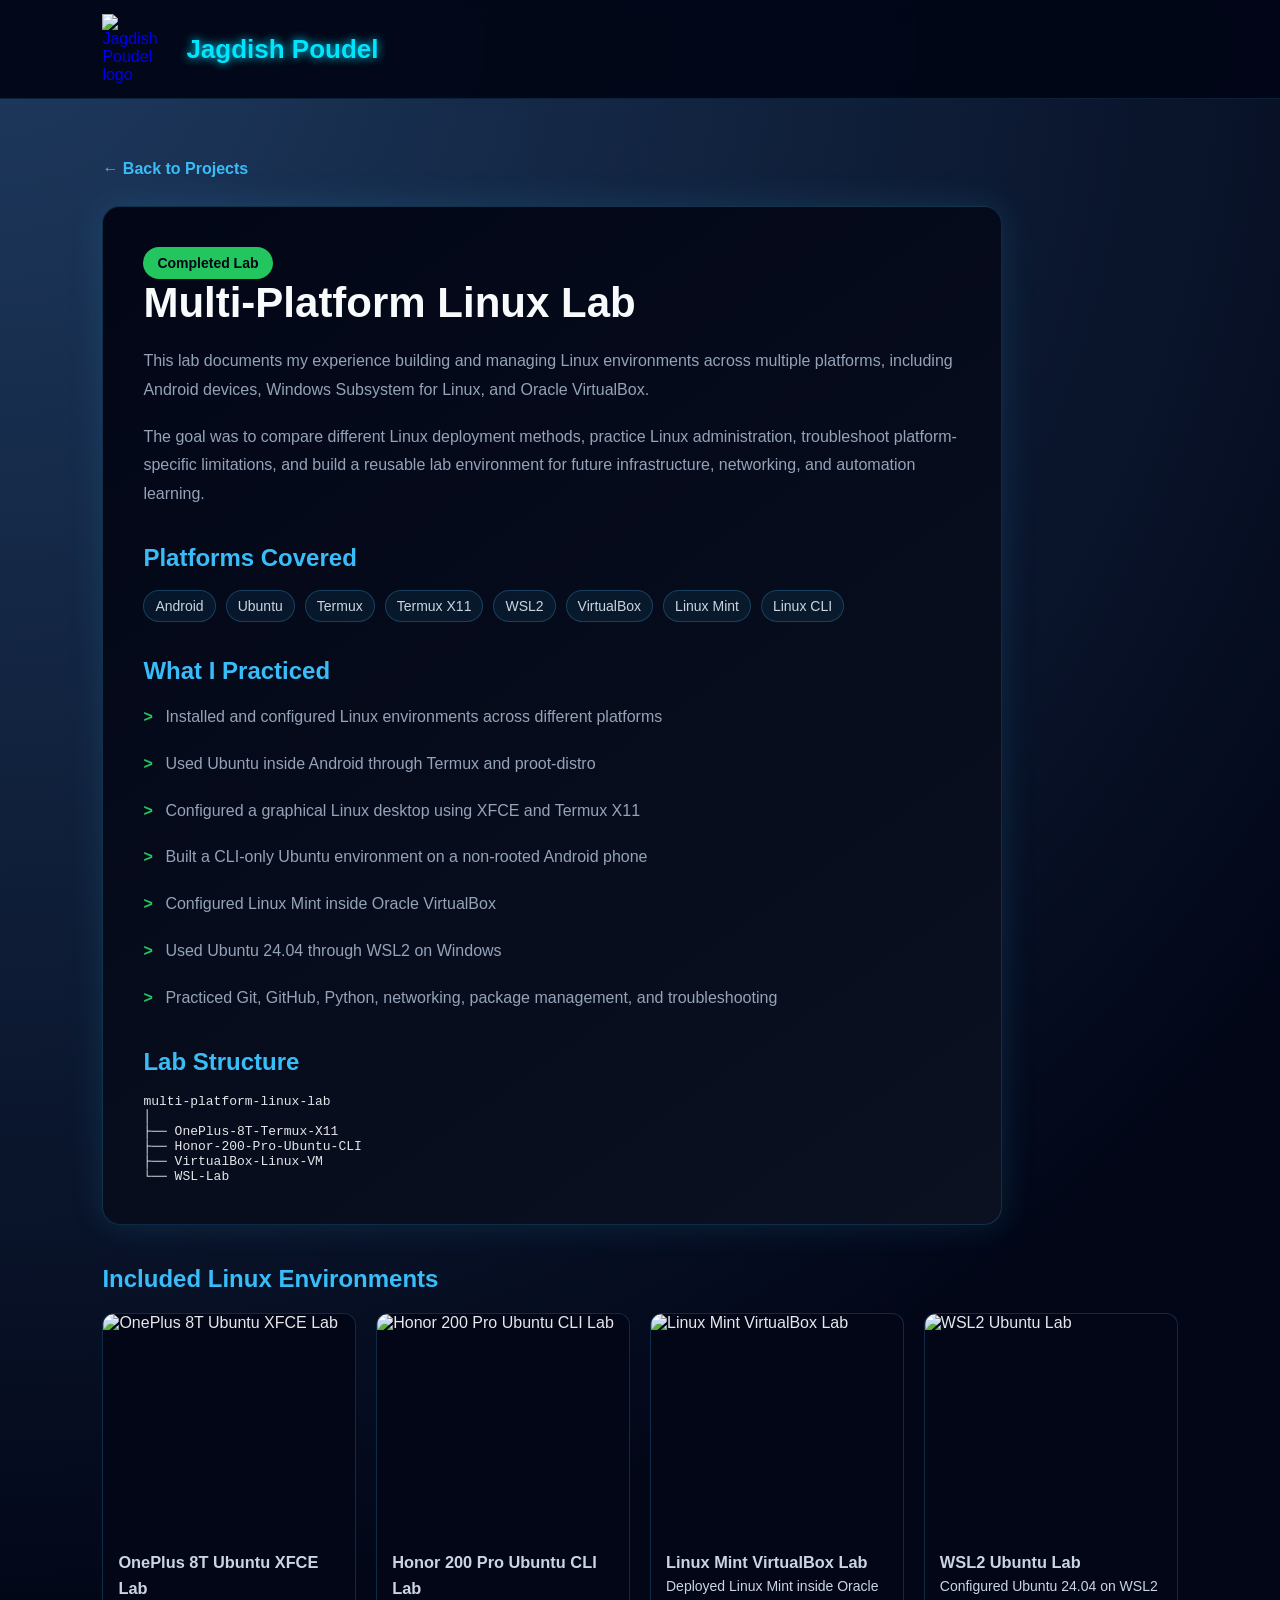
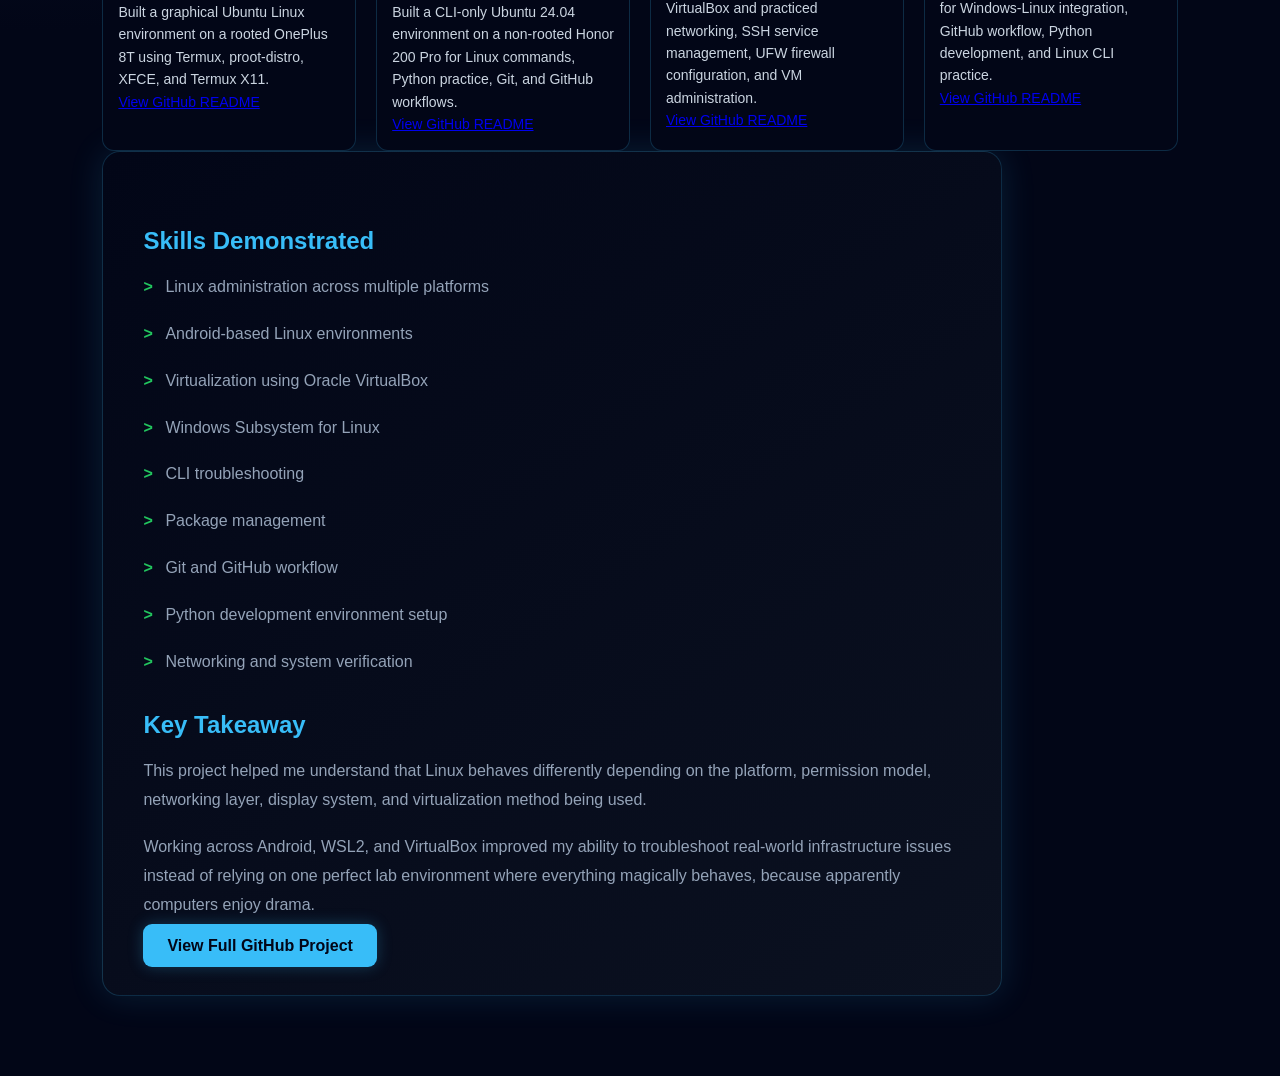
==== projects/multi-platform-linux-lab.html @ f89a3954 "Edited the linux project section" ====
<!DOCTYPE html>
<html lang="en">
<head>
  <meta charset="UTF-8">
  <meta name="viewport" content="width=device-width, initial-scale=1.0">
  <title>Multi-Platform Linux Lab | Jagdish Poudel</title>
  <link rel="stylesheet" href="../style.css">
  <link rel="stylesheet" href="../styles/linux.css">
</head>
<body>

<header class="header">
  <nav class="navbar">
    <a href="../index.html" class="brand">
      <img src="../image/logo.jpeg" alt="Jagdish Poudel logo">
      <span>Jagdish Poudel</span>
    </a>
  </nav>
</header>

<main class="project-page">
  <a href="../index.html#projects" class="back-link">← Back to Projects</a>

  <section class="project-detail">
    <span class="project-status completed">Completed Lab</span>

    <h1>Multi-Platform Linux Lab</h1>

    <p>
      This lab documents my experience building and managing Linux environments
      across multiple platforms, including Android devices, Windows Subsystem for
      Linux, and Oracle VirtualBox.
    </p>

    <p>
      The goal was to compare different Linux deployment methods, practice Linux
      administration, troubleshoot platform-specific limitations, and build a
      reusable lab environment for future infrastructure, networking, and
      automation learning.
    </p>

    <h2>Platforms Covered</h2>

    <div class="project-meta">
      <span>Android</span>
      <span>Ubuntu</span>
      <span>Termux</span>
      <span>Termux X11</span>
      <span>WSL2</span>
      <span>VirtualBox</span>
      <span>Linux Mint</span>
      <span>Linux CLI</span>
    </div>

    <h2>What I Practiced</h2>

    <ul>
      <li>Installed and configured Linux environments across different platforms</li>
      <li>Used Ubuntu inside Android through Termux and proot-distro</li>
      <li>Configured a graphical Linux desktop using XFCE and Termux X11</li>
      <li>Built a CLI-only Ubuntu environment on a non-rooted Android phone</li>
      <li>Configured Linux Mint inside Oracle VirtualBox</li>
      <li>Used Ubuntu 24.04 through WSL2 on Windows</li>
      <li>Practiced Git, GitHub, Python, networking, package management, and troubleshooting</li>
    </ul>

    <h2>Lab Structure</h2>

    <pre><code>multi-platform-linux-lab
│
├── OnePlus-8T-Termux-X11
├── Honor-200-Pro-Ubuntu-CLI
├── VirtualBox-Linux-VM
└── WSL-Lab</code></pre>
  </section>

  <section class="gallery">
    <h2>Included Linux Environments</h2>

    <div class="gallery-grid">

      <div class="gallery-item">
        <img src="../project-images/linux-lab/oneplus/01-XFCEdesktopFilemgr.jpeg" alt="OnePlus 8T Ubuntu XFCE Lab">
        <div class="gallery-caption">
          <h3>OnePlus 8T Ubuntu XFCE Lab</h3>
          <p>
            Built a graphical Ubuntu Linux environment on a rooted OnePlus 8T
            using Termux, proot-distro, XFCE, and Termux X11.
          </p>
          <a href="https://github.com/freakster101/IT-infrastructure-labs/tree/main/multi-platform-linux-lab/OnePlus-8T-Termux-X11" target="_blank">
            View GitHub README
          </a>
        </div>
      </div>

      <div class="gallery-item">
        <img src="../project-images/linux-lab/honor/10-neofetch-and-uname.jpg" alt="Honor 200 Pro Ubuntu CLI Lab">
        <div class="gallery-caption">
          <h3>Honor 200 Pro Ubuntu CLI Lab</h3>
          <p>
            Built a CLI-only Ubuntu 24.04 environment on a non-rooted Honor 200 Pro
            for Linux commands, Python practice, Git, and GitHub workflows.
          </p>
          <a href="https://github.com/freakster101/IT-infrastructure-labs/tree/main/multi-platform-linux-lab/Honor-200-Pro-Ubuntu-CLI" target="_blank">
            View GitHub README
          </a>
        </div>
      </div>

      <div class="gallery-item">
        <img src="../project-images/linux-lab/mintVM/02-system-verification.png" alt="Linux Mint VirtualBox Lab">
        <div class="gallery-caption">
          <h3>Linux Mint VirtualBox Lab</h3>
          <p>
            Deployed Linux Mint inside Oracle VirtualBox and practiced networking,
            SSH service management, UFW firewall configuration, and VM administration.
          </p>
          <a href="https://github.com/freakster101/IT-infrastructure-labs/tree/main/multi-platform-linux-lab/VirtualBox-Linux-VM" target="_blank">
            View GitHub README
          </a>
        </div>
      </div>

      <div class="gallery-item">
        <img src="../project-images/linux-lab/wsl/02-ubuntu-environment.png" alt="WSL2 Ubuntu Lab">
        <div class="gallery-caption">
          <h3>WSL2 Ubuntu Lab</h3>
          <p>
            Configured Ubuntu 24.04 on WSL2 for Windows-Linux integration,
            GitHub workflow, Python development, and Linux CLI practice.
          </p>
          <a href="https://github.com/freakster101/IT-infrastructure-labs/tree/main/multi-platform-linux-lab/WSL-Lab" target="_blank">
            View GitHub README
          </a>
        </div>
      </div>

    </div>
  </section>

  <section class="project-detail">
    <h2>Skills Demonstrated</h2>

    <ul>
      <li>Linux administration across multiple platforms</li>
      <li>Android-based Linux environments</li>
      <li>Virtualization using Oracle VirtualBox</li>
      <li>Windows Subsystem for Linux</li>
      <li>CLI troubleshooting</li>
      <li>Package management</li>
      <li>Git and GitHub workflow</li>
      <li>Python development environment setup</li>
      <li>Networking and system verification</li>
    </ul>

    <h2>Key Takeaway</h2>

    <p>
      This project helped me understand that Linux behaves differently depending
      on the platform, permission model, networking layer, display system, and
      virtualization method being used.
    </p>

    <p>
      Working across Android, WSL2, and VirtualBox improved my ability to
      troubleshoot real-world infrastructure issues instead of relying on one
      perfect lab environment where everything magically behaves, because
      apparently computers enjoy drama.
    </p>

    <div class="project-actions">
      <a href="https://github.com/freakster101/IT-infrastructure-labs/tree/main/multi-platform-linux-lab" target="_blank" class="btn">
        View Full GitHub Project
      </a>
    </div>
  </section>

</main>

</body>
</html>
---- style.css ----
* {
  margin: 0;
  padding: 0;
  box-sizing: border-box;
}

html {
  scroll-behavior: smooth;
}

body {
  font-family: Arial, sans-serif;
  background-color: #0f172a;
  color: #e5e7eb;
}

.header {
  width: 100%;
  background-color: rgba(2, 6, 23, 0.95);
  padding: 14px 8%;
  position: fixed;
  top: 0;
  left: 0;
  z-index: 1000;
  backdrop-filter: blur(10px);
  border-bottom: 1px solid rgba(56, 189, 248, 0.15);
}

.navbar {
  display: flex;
  justify-content: space-between;
  align-items: center;
}

.brand {
  display: flex;
  align-items: center;
  gap: 14px;
  text-decoration: none;
}

.brand img {
  width: 70px;
  height: 70px;
  object-fit: contain;
}

.brand span {
  font-size: 26px;
  font-weight: bold;
  color: #00e5ff;
  text-shadow: 0 0 10px #00e5ff;
}

.nav-links {
  list-style: none;
  display: flex;
  gap: 24px;
}

.nav-links a {
  color: #e5e7eb;
  text-decoration: none;
  font-weight: bold;
  transition: 0.3s;
}

.nav-links a:hover {
  color: #38bdf8;
  text-shadow: 0 0 8px #38bdf8;
}

.hero {
  min-height: 100vh;
  padding: 150px 8% 70px;
  display: flex;
  align-items: center;
  justify-content: space-between;
  gap: 50px;
  background: radial-gradient(circle at top left, #1e3a5f, #0f172a 55%);
}

.hero-content {
  max-width: 680px;
}

.small-title,
.section-label {
  color: #38bdf8;
  margin-bottom: 12px;
  font-weight: bold;
}

.hero-content h1 {
  font-size: 60px;
  margin-bottom: 12px;
  color: #f8fafc;
}

.hero-content h2 {
  font-size: 26px;
  color: #cbd5e1;
  margin-bottom: 24px;
}

.intro {
  line-height: 1.8;
  color: #cbd5e1;
  margin-bottom: 32px;
  font-size: 17px;
}

.hero-buttons {
  display: flex;
  gap: 16px;
  flex-wrap: wrap;
}

.btn {
  text-decoration: none;
  color: #020617;
  background-color: #38bdf8;
  padding: 13px 24px;
  border-radius: 9px;
  font-weight: bold;
  transition: 0.3s;
  box-shadow: 0 0 15px rgba(56, 189, 248, 0.25);
}

.btn:hover {
  background-color: #0ea5e9;
  transform: translateY(-3px);
}

.profile-card {
  width: 380px;
  background: linear-gradient(145deg, #020617, #0b1120);
  border: 1px solid rgba(56, 189, 248, 0.22);
  border-radius: 22px;
  padding: 28px;
  text-align: center;
  box-shadow: 0 0 35px rgba(56, 189, 248, 0.18);
}

.profile-card img {
  width: 260px;
  height: 260px;
  object-fit: cover;
  border-radius: 50%;
  border: 4px solid #38bdf8;
  box-shadow: 0 0 30px rgba(56, 189, 248, 0.35);
  margin-bottom: 22px;
}

.profile-info h3 {
  font-size: 26px;
  color: #f8fafc;
  margin-bottom: 10px;
}

.profile-info p {
  color: #cbd5e1;
  line-height: 1.6;
}

.about,
.certifications,
.skills,
.contact {
  padding: 100px 8%;
  background-color: #111827;
}

.about-container {
  display: flex;
  align-items: center;
  justify-content: space-between;
  gap: 55px;
}

.about-text {
  max-width: 720px;
}

.about-text h2,
.certifications h2,
.skills h2,
.contact h2 {
  font-size: 38px;
  margin-bottom: 26px;
  color: #f8fafc;
}
/* ==========================
   Certificate
========================== */

.certificate-image {
  width: 100%;
  max-width: 700px;
  display: block;
  margin: 0 auto 30px;
  border-radius: 12px;
  border: 2px solid rgba(56,189,248,0.3);
  box-shadow: 0 0 30px rgba(56,189,248,0.2);
}

.certificate-image:hover {
  transform: scale(1.01);
  transition: 0.3s;
}
.about-text p,
.cert-card p,
.skill-card p,
.contact p,
.project-detail p,
.project-detail li {
  color: #94a3b8;
  line-height: 1.8;
  margin-bottom: 18px;
}

.about-card,
.cert-card,
.skill-card {
  background-color: #020617;
  border: 1px solid #334155;
  border-radius: 14px;
  padding: 32px;
  box-shadow: 0 0 28px rgba(56, 189, 248, 0.14);
}

.about-card {
  min-width: 310px;
}

.about-card h3,
.cert-card h3,
.skill-card h3 {
  color: #38bdf8;
  margin-bottom: 22px;
  font-size: 24px;
}

.about-card ul,
.project-detail ul {
  list-style: none;
}

.about-card li,
.project-detail li {
  padding-left: 22px;
  position: relative;
}

.about-card li::before,
.project-detail li::before {
  content: ">";
  position: absolute;
  left: 0;
  color: #22c55e;
  font-weight: bold;
}

.skills-grid {
  display: grid;
  grid-template-columns: repeat(4, 1fr);
  gap: 24px;
}

.projects {
  padding: 100px 8%;
  background: linear-gradient(180deg, #0f172a, #020617);
}

.projects h2 {
  font-size: 38px;
  color: #f8fafc;
  margin-bottom: 45px;
}

.projects-grid {
  display: grid;
  grid-template-columns: repeat(3, 1fr);
  gap: 28px;
}

.project-card {
  background: linear-gradient(145deg, #020617, #0b1120);
  border: 1px solid rgba(56, 189, 248, 0.18);
  border-radius: 16px;
  padding: 30px;
  box-shadow: 0 0 30px rgba(56, 189, 248, 0.10);
  transition: 0.3s;
  position: relative;
  overflow: hidden;
}

.featured-project {
  grid-column: span 2;
}

.project-card::before {
  content: "";
  position: absolute;
  top: 0;
  left: 0;
  height: 3px;
  width: 100%;
  background: #38bdf8;
  box-shadow: 0 0 14px #38bdf8;
}

.project-card:hover {
  transform: translateY(-6px);
  border-color: #38bdf8;
  box-shadow: 0 0 35px rgba(56, 189, 248, 0.24);
}

.project-card h3 {
  color: #38bdf8;
  font-size: 23px;
  margin: 18px 0 16px;
}

.project-card p {
  color: #94a3b8;
  line-height: 1.7;
  margin-bottom: 22px;
}

.project-meta {
  display: flex;
  flex-wrap: wrap;
  gap: 10px;
  margin-bottom: 22px;
}

.project-meta span {
  color: #cbd5e1;
  border: 1px solid rgba(56, 189, 248, 0.25);
  background-color: rgba(56, 189, 248, 0.08);
  padding: 7px 11px;
  border-radius: 20px;
  font-size: 14px;
}

.project-status {
  display: inline-block;
  color: #020617;
  background: #22c55e;
  padding: 8px 14px;
  border-radius: 20px;
  font-size: 14px;
  font-weight: bold;
}

.project-status.active {
  background: #38bdf8;
}

.project-status.progress {
  background: #facc15;
}

.project-status.future {
  background: #94a3b8;
}

.project-link {
  display: inline-block;
  color: #38bdf8;
  font-weight: bold;
  text-decoration: none;
  margin-top: 10px;
}

.project-link:hover {
  text-decoration: underline;
}

.contact {
  text-align: center;
}

.contact-buttons {
  justify-content: center;
  margin-top: 28px;
}
/* Social Buttons */

.linkedin-btn {
  background-color: #0a66c2;
  color: white;
}

.linkedin-btn:hover {
  background-color: #084f96;
}

.facebook-btn {
  background-color: #1877f2;
  color: white;
}

.facebook-btn:hover {
  background-color: #145ec9;
}

.instagram-btn {
  background: linear-gradient(
    45deg,
    #f58529,
    #dd2a7b,
    #8134af,
    #515bd4
  );
  color: white;
}

.instagram-btn:hover {
  transform: translateY(-3px) scale(1.03);
}
.footer {
  text-align: center;
  padding: 28px 8%;
  background-color: #020617;
  color: #94a3b8;
  border-top: 1px solid rgba(56, 189, 248, 0.15);
}

/* Project detail pages */
.project-page {
  padding: 160px 8% 80px;
  background: radial-gradient(circle at top left, #1e3a5f, #020617 55%);
  min-height: 100vh;
}

.project-detail {
  max-width: 900px;
  background: linear-gradient(145deg, #020617, #0b1120);
  border: 1px solid rgba(56, 189, 248, 0.2);
  border-radius: 18px;
  padding: 40px;
  box-shadow: 0 0 35px rgba(56, 189, 248, 0.14);
}

.project-detail h1 {
  font-size: 42px;
  color: #f8fafc;
  margin-bottom: 20px;
}

.project-detail h2 {
  color: #38bdf8;
  margin: 35px 0 18px;
}

.back-link {
  display: inline-block;
  margin-bottom: 28px;
  color: #38bdf8;
  text-decoration: none;
  font-weight: bold;
}

.back-link:hover {
  text-decoration: underline;
}
/* ==========================
   Image Gallery
========================== */

.gallery {
  margin-top: 40px;
}

.gallery h2 {
  color: #38bdf8;
  margin-bottom: 20px;
}

.gallery-grid {
  display: grid;
  grid-template-columns: repeat(auto-fit, minmax(250px, 1fr));
  gap: 20px;
}

.gallery-item {
  background: #020617;
  border: 1px solid rgba(56, 189, 248, 0.2);
  border-radius: 12px;
  overflow: hidden;
  transition: 0.3s;
}

.gallery-item:hover {
  transform: translateY(-5px);
  box-shadow: 0 0 25px rgba(56, 189, 248, 0.2);
}

.gallery-item img {
  width: 100%;
  height: 220px;
  object-fit: cover;
  display: block;
}

.gallery-caption {
  padding: 15px;
  color: #cbd5e1;
  font-size: 14px;
  line-height: 1.6;
}

@media (max-width: 1100px) {
  .skills-grid {
    grid-template-columns: repeat(2, 1fr);
  }

  .projects-grid {
    grid-template-columns: repeat(2, 1fr);
  }

  .featured-project {
    grid-column: span 2;
  }
}

@media (max-width: 900px) {
  .navbar {
    flex-direction: column;
    gap: 18px;
  }

  .nav-links {
    flex-wrap: wrap;
    justify-content: center;
    gap: 16px;
  }

  .brand {
    flex-direction: column;
    gap: 6px;
  }

  .hero {
    flex-direction: column;
    text-align: center;
    padding-top: 250px;
  }

  .hero-content h1 {
    font-size: 44px;
  }

  .hero-content h2 {
    font-size: 21px;
  }

  .hero-buttons {
    justify-content: center;
  }

  .profile-card {
    width: 100%;
  }

  .about-container {
    flex-direction: column;
    text-align: center;
  }

  .about-card {
    width: 100%;
  }

  .about-card li {
    text-align: left;
  }
}

@media (max-width: 700px) {
  .projects {
    text-align: center;
  }

  .projects-grid,
  .skills-grid {
    grid-template-columns: 1fr;
  }

  .featured-project {
    grid-column: span 1;
  }

  .project-meta {
    justify-content: center;
  }

  .project-detail {
    padding: 28px;
  }

  .project-detail h1 {
    font-size: 32px;
  }
}
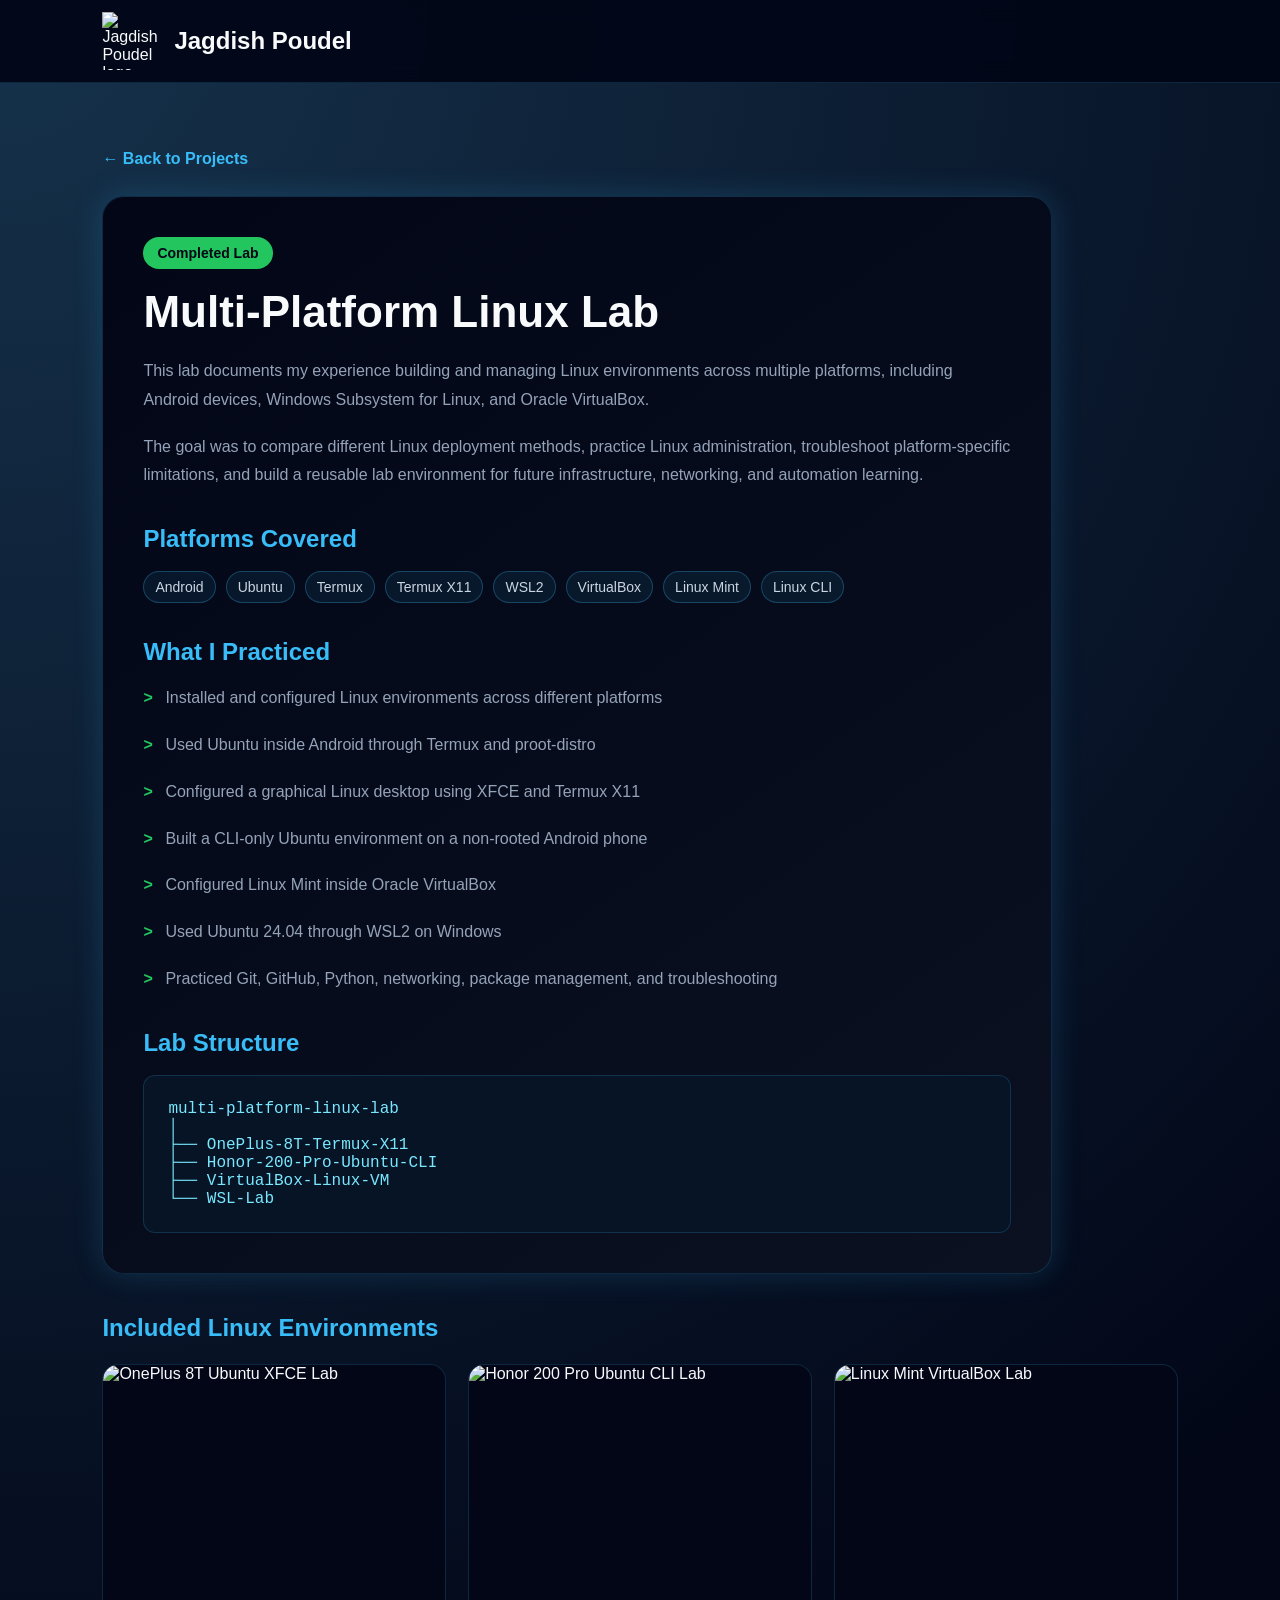
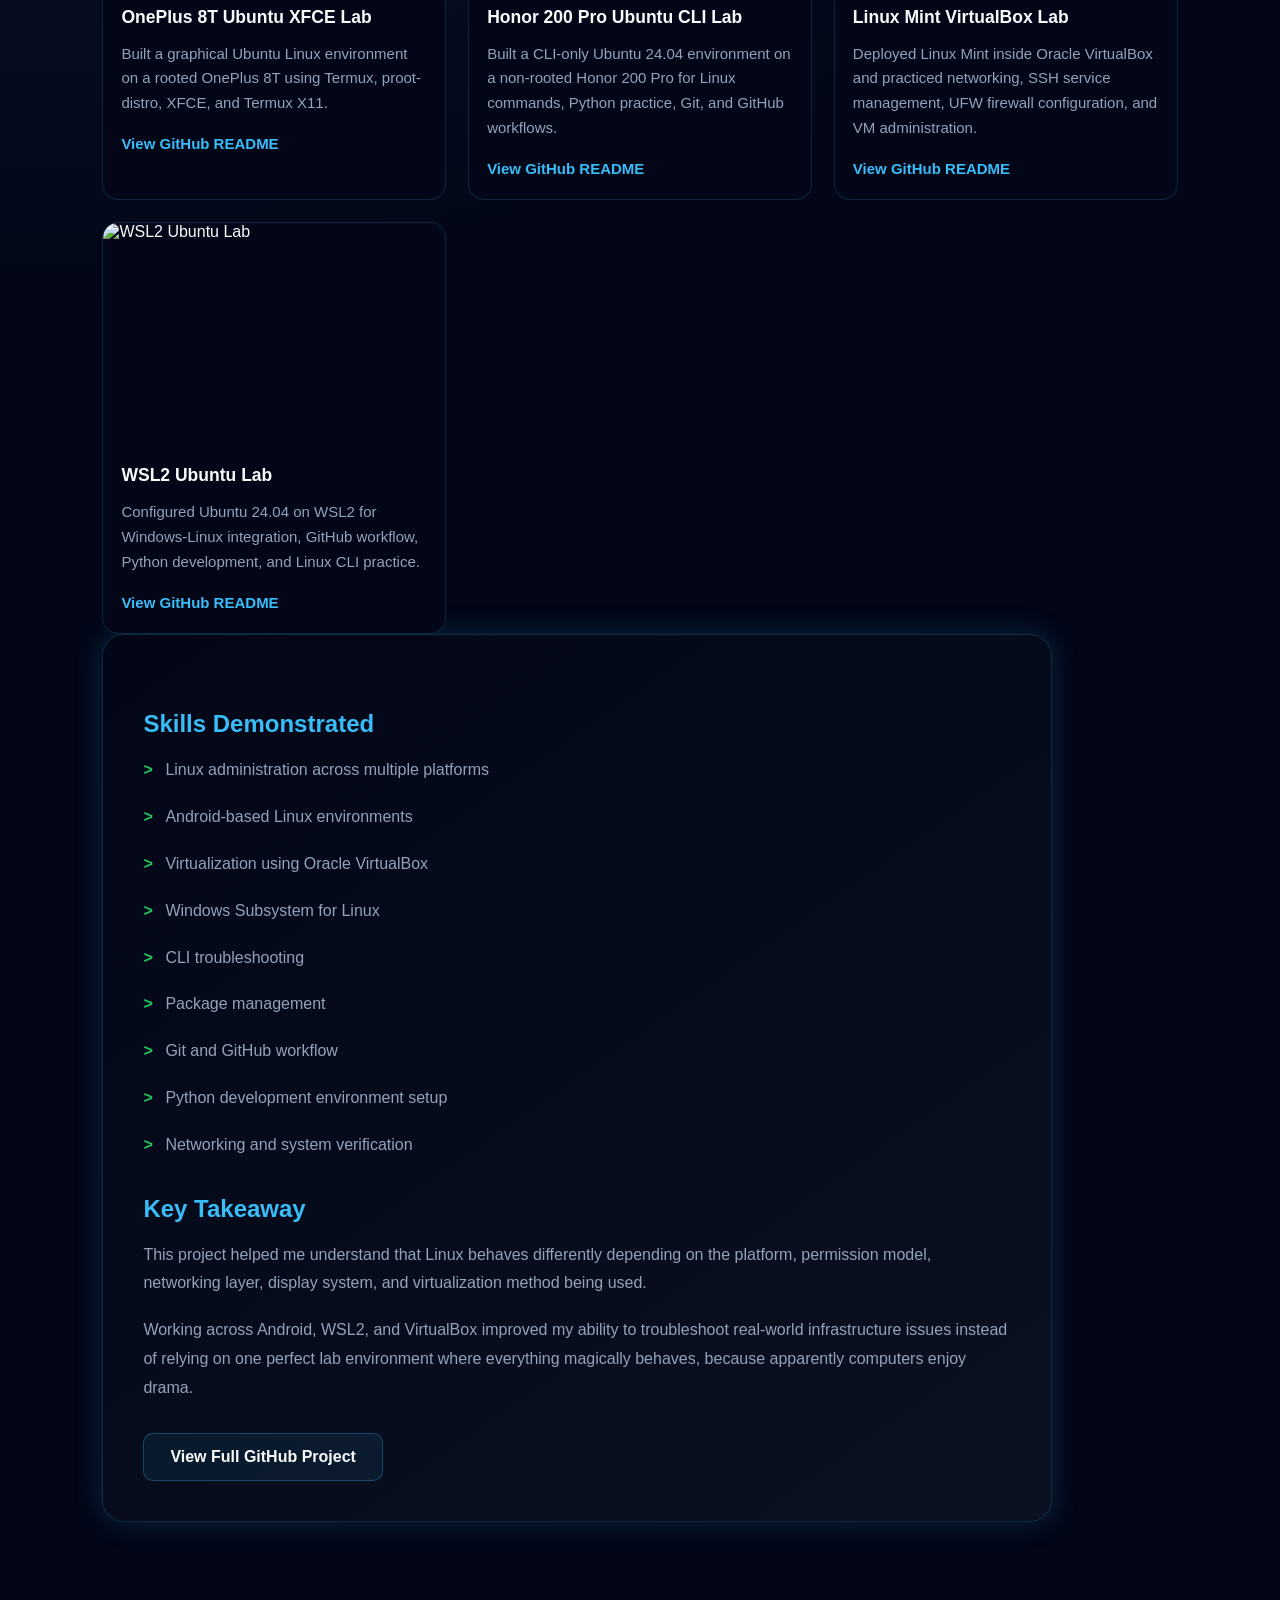
==== commit 6a76c0c0: "Edited the project section" ====
--- a/projects/multi-platform-linux-lab.html
+++ b/projects/multi-platform-linux-lab.html
@@ -1,181 +1,183 @@
-<!DOCTYPE html>
-<html lang="en">
-<head>
-  <meta charset="UTF-8">
-  <meta name="viewport" content="width=device-width, initial-scale=1.0">
-  <title>Multi-Platform Linux Lab | Jagdish Poudel</title>
-  <link rel="stylesheet" href="../style.css">
-  <link rel="stylesheet" href="../styles/linux.css">
-</head>
-<body>
-
-<header class="header">
-  <nav class="navbar">
-    <a href="../index.html" class="brand">
-      <img src="../image/logo.jpeg" alt="Jagdish Poudel logo">
-      <span>Jagdish Poudel</span>
-    </a>
-  </nav>
-</header>
-
-<main class="project-page">
-  <a href="../index.html#projects" class="back-link">← Back to Projects</a>
-
-  <section class="project-detail">
-    <span class="project-status completed">Completed Lab</span>
-
-    <h1>Multi-Platform Linux Lab</h1>
-
-    <p>
-      This lab documents my experience building and managing Linux environments
-      across multiple platforms, including Android devices, Windows Subsystem for
-      Linux, and Oracle VirtualBox.
-    </p>
-
-    <p>
-      The goal was to compare different Linux deployment methods, practice Linux
-      administration, troubleshoot platform-specific limitations, and build a
-      reusable lab environment for future infrastructure, networking, and
-      automation learning.
-    </p>
-
-    <h2>Platforms Covered</h2>
-
-    <div class="project-meta">
-      <span>Android</span>
-      <span>Ubuntu</span>
-      <span>Termux</span>
-      <span>Termux X11</span>
-      <span>WSL2</span>
-      <span>VirtualBox</span>
-      <span>Linux Mint</span>
-      <span>Linux CLI</span>
-    </div>
-
-    <h2>What I Practiced</h2>
-
-    <ul>
-      <li>Installed and configured Linux environments across different platforms</li>
-      <li>Used Ubuntu inside Android through Termux and proot-distro</li>
-      <li>Configured a graphical Linux desktop using XFCE and Termux X11</li>
-      <li>Built a CLI-only Ubuntu environment on a non-rooted Android phone</li>
-      <li>Configured Linux Mint inside Oracle VirtualBox</li>
-      <li>Used Ubuntu 24.04 through WSL2 on Windows</li>
-      <li>Practiced Git, GitHub, Python, networking, package management, and troubleshooting</li>
-    </ul>
-
-    <h2>Lab Structure</h2>
-
-    <pre><code>multi-platform-linux-lab
-│
-├── OnePlus-8T-Termux-X11
-├── Honor-200-Pro-Ubuntu-CLI
-├── VirtualBox-Linux-VM
-└── WSL-Lab</code></pre>
-  </section>
-
-  <section class="gallery">
-    <h2>Included Linux Environments</h2>
-
-    <div class="gallery-grid">
-
-      <div class="gallery-item">
-        <img src="../project-images/linux-lab/oneplus/01-XFCEdesktopFilemgr.jpeg" alt="OnePlus 8T Ubuntu XFCE Lab">
-        <div class="gallery-caption">
-          <h3>OnePlus 8T Ubuntu XFCE Lab</h3>
-          <p>
-            Built a graphical Ubuntu Linux environment on a rooted OnePlus 8T
-            using Termux, proot-distro, XFCE, and Termux X11.
-          </p>
-          <a href="https://github.com/freakster101/IT-infrastructure-labs/tree/main/multi-platform-linux-lab/OnePlus-8T-Termux-X11" target="_blank">
-            View GitHub README
-          </a>
-        </div>
-      </div>
-
-      <div class="gallery-item">
-        <img src="../project-images/linux-lab/honor/10-neofetch-and-uname.jpg" alt="Honor 200 Pro Ubuntu CLI Lab">
-        <div class="gallery-caption">
-          <h3>Honor 200 Pro Ubuntu CLI Lab</h3>
-          <p>
-            Built a CLI-only Ubuntu 24.04 environment on a non-rooted Honor 200 Pro
-            for Linux commands, Python practice, Git, and GitHub workflows.
-          </p>
-          <a href="https://github.com/freakster101/IT-infrastructure-labs/tree/main/multi-platform-linux-lab/Honor-200-Pro-Ubuntu-CLI" target="_blank">
-            View GitHub README
-          </a>
-        </div>
-      </div>
-
-      <div class="gallery-item">
-        <img src="../project-images/linux-lab/mintVM/02-system-verification.png" alt="Linux Mint VirtualBox Lab">
-        <div class="gallery-caption">
-          <h3>Linux Mint VirtualBox Lab</h3>
-          <p>
-            Deployed Linux Mint inside Oracle VirtualBox and practiced networking,
-            SSH service management, UFW firewall configuration, and VM administration.
-          </p>
-          <a href="https://github.com/freakster101/IT-infrastructure-labs/tree/main/multi-platform-linux-lab/VirtualBox-Linux-VM" target="_blank">
-            View GitHub README
-          </a>
-        </div>
-      </div>
-
-      <div class="gallery-item">
-        <img src="../project-images/linux-lab/wsl/02-ubuntu-environment.png" alt="WSL2 Ubuntu Lab">
-        <div class="gallery-caption">
-          <h3>WSL2 Ubuntu Lab</h3>
-          <p>
-            Configured Ubuntu 24.04 on WSL2 for Windows-Linux integration,
-            GitHub workflow, Python development, and Linux CLI practice.
-          </p>
-          <a href="https://github.com/freakster101/IT-infrastructure-labs/tree/main/multi-platform-linux-lab/WSL-Lab" target="_blank">
-            View GitHub README
-          </a>
-        </div>
-      </div>
-
-    </div>
-  </section>
-
-  <section class="project-detail">
-    <h2>Skills Demonstrated</h2>
-
-    <ul>
-      <li>Linux administration across multiple platforms</li>
-      <li>Android-based Linux environments</li>
-      <li>Virtualization using Oracle VirtualBox</li>
-      <li>Windows Subsystem for Linux</li>
-      <li>CLI troubleshooting</li>
-      <li>Package management</li>
-      <li>Git and GitHub workflow</li>
-      <li>Python development environment setup</li>
-      <li>Networking and system verification</li>
-    </ul>
-
-    <h2>Key Takeaway</h2>
-
-    <p>
-      This project helped me understand that Linux behaves differently depending
-      on the platform, permission model, networking layer, display system, and
-      virtualization method being used.
-    </p>
-
-    <p>
-      Working across Android, WSL2, and VirtualBox improved my ability to
-      troubleshoot real-world infrastructure issues instead of relying on one
-      perfect lab environment where everything magically behaves, because
-      apparently computers enjoy drama.
-    </p>
-
-    <div class="project-actions">
-      <a href="https://github.com/freakster101/IT-infrastructure-labs/tree/main/multi-platform-linux-lab" target="_blank" class="btn">
-        View Full GitHub Project
-      </a>
-    </div>
-  </section>
-
-</main>
-
-</body>
+<!DOCTYPE html>
+<html lang="en">
+<head>
+  <meta charset="UTF-8">
+  <meta name="viewport" content="width=device-width, initial-scale=1.0">
+  <title>Multi-Platform Linux Lab | Jagdish Poudel</title>
+  <link rel="stylesheet" href="../style.css">
+  <link rel="stylesheet" href="../styles/header.css">
+  <link rel="stylesheet" href="../styles/project-pages.css">
+  <link rel="stylesheet" href="../styles/responsive.css">
+  </head>
+<body>
+
+<header class="header">
+  <nav class="navbar">
+    <a href="../index.html" class="brand">
+      <img src="../image/logo.jpeg" alt="Jagdish Poudel logo">
+      <span>Jagdish Poudel</span>
+    </a>
+  </nav>
+</header>
+
+<main class="project-page">
+  <a href="../index.html#projects" class="back-link">← Back to Projects</a>
+
+  <section class="project-detail">
+    <span class="project-status completed">Completed Lab</span>
+
+    <h1>Multi-Platform Linux Lab</h1>
+
+    <p>
+      This lab documents my experience building and managing Linux environments
+      across multiple platforms, including Android devices, Windows Subsystem for
+      Linux, and Oracle VirtualBox.
+    </p>
+
+    <p>
+      The goal was to compare different Linux deployment methods, practice Linux
+      administration, troubleshoot platform-specific limitations, and build a
+      reusable lab environment for future infrastructure, networking, and
+      automation learning.
+    </p>
+
+    <h2>Platforms Covered</h2>
+
+    <div class="project-meta">
+      <span>Android</span>
+      <span>Ubuntu</span>
+      <span>Termux</span>
+      <span>Termux X11</span>
+      <span>WSL2</span>
+      <span>VirtualBox</span>
+      <span>Linux Mint</span>
+      <span>Linux CLI</span>
+    </div>
+
+    <h2>What I Practiced</h2>
+
+    <ul>
+      <li>Installed and configured Linux environments across different platforms</li>
+      <li>Used Ubuntu inside Android through Termux and proot-distro</li>
+      <li>Configured a graphical Linux desktop using XFCE and Termux X11</li>
+      <li>Built a CLI-only Ubuntu environment on a non-rooted Android phone</li>
+      <li>Configured Linux Mint inside Oracle VirtualBox</li>
+      <li>Used Ubuntu 24.04 through WSL2 on Windows</li>
+      <li>Practiced Git, GitHub, Python, networking, package management, and troubleshooting</li>
+    </ul>
+
+    <h2>Lab Structure</h2>
+
+    <pre><code>multi-platform-linux-lab
+│
+├── OnePlus-8T-Termux-X11
+├── Honor-200-Pro-Ubuntu-CLI
+├── VirtualBox-Linux-VM
+└── WSL-Lab</code></pre>
+  </section>
+
+  <section class="gallery">
+    <h2>Included Linux Environments</h2>
+
+    <div class="gallery-grid">
+
+      <div class="gallery-item">
+        <img src="../project-images/linux-lab/oneplus/01-XFCEdesktopFilemgr.jpeg" alt="OnePlus 8T Ubuntu XFCE Lab">
+        <div class="gallery-caption">
+          <h3>OnePlus 8T Ubuntu XFCE Lab</h3>
+          <p>
+            Built a graphical Ubuntu Linux environment on a rooted OnePlus 8T
+            using Termux, proot-distro, XFCE, and Termux X11.
+          </p>
+          <a href="https://github.com/freakster101/IT-infrastructure-labs/tree/main/multi-platform-linux-lab/OnePlus-8T-Termux-X11" target="_blank">
+            View GitHub README
+          </a>
+        </div>
+      </div>
+
+      <div class="gallery-item">
+        <img src="../project-images/linux-lab/honor/10-neofetch-and-uname.jpg" alt="Honor 200 Pro Ubuntu CLI Lab">
+        <div class="gallery-caption">
+          <h3>Honor 200 Pro Ubuntu CLI Lab</h3>
+          <p>
+            Built a CLI-only Ubuntu 24.04 environment on a non-rooted Honor 200 Pro
+            for Linux commands, Python practice, Git, and GitHub workflows.
+          </p>
+          <a href="https://github.com/freakster101/IT-infrastructure-labs/tree/main/multi-platform-linux-lab/Honor-200-Pro-Ubuntu-CLI" target="_blank">
+            View GitHub README
+          </a>
+        </div>
+      </div>
+
+      <div class="gallery-item">
+        <img src="../project-images/linux-lab/mintVM/02-system-verification.png" alt="Linux Mint VirtualBox Lab">
+        <div class="gallery-caption">
+          <h3>Linux Mint VirtualBox Lab</h3>
+          <p>
+            Deployed Linux Mint inside Oracle VirtualBox and practiced networking,
+            SSH service management, UFW firewall configuration, and VM administration.
+          </p>
+          <a href="https://github.com/freakster101/IT-infrastructure-labs/tree/main/multi-platform-linux-lab/VirtualBox-Linux-VM" target="_blank">
+            View GitHub README
+          </a>
+        </div>
+      </div>
+
+      <div class="gallery-item">
+        <img src="../project-images/linux-lab/wsl/02-ubuntu-environment.png" alt="WSL2 Ubuntu Lab">
+        <div class="gallery-caption">
+          <h3>WSL2 Ubuntu Lab</h3>
+          <p>
+            Configured Ubuntu 24.04 on WSL2 for Windows-Linux integration,
+            GitHub workflow, Python development, and Linux CLI practice.
+          </p>
+          <a href="https://github.com/freakster101/IT-infrastructure-labs/tree/main/multi-platform-linux-lab/WSL-Lab" target="_blank">
+            View GitHub README
+          </a>
+        </div>
+      </div>
+
+    </div>
+  </section>
+
+  <section class="project-detail">
+    <h2>Skills Demonstrated</h2>
+
+    <ul>
+      <li>Linux administration across multiple platforms</li>
+      <li>Android-based Linux environments</li>
+      <li>Virtualization using Oracle VirtualBox</li>
+      <li>Windows Subsystem for Linux</li>
+      <li>CLI troubleshooting</li>
+      <li>Package management</li>
+      <li>Git and GitHub workflow</li>
+      <li>Python development environment setup</li>
+      <li>Networking and system verification</li>
+    </ul>
+
+    <h2>Key Takeaway</h2>
+
+    <p>
+      This project helped me understand that Linux behaves differently depending
+      on the platform, permission model, networking layer, display system, and
+      virtualization method being used.
+    </p>
+
+    <p>
+      Working across Android, WSL2, and VirtualBox improved my ability to
+      troubleshoot real-world infrastructure issues instead of relying on one
+      perfect lab environment where everything magically behaves, because
+      apparently computers enjoy drama.
+    </p>
+
+    <div class="project-actions">
+      <a href="https://github.com/freakster101/IT-infrastructure-labs/tree/main/multi-platform-linux-lab" target="_blank" class="btn">
+        View Full GitHub Project
+      </a>
+    </div>
+  </section>
+
+</main>
+
+</body>
 </html>
--- a/style.css
+++ b/style.css
@@ -1,607 +1,121 @@
-* {
-  margin: 0;
-  padding: 0;
-  box-sizing: border-box;
-}
-
-html {
-  scroll-behavior: smooth;
-}
-
-body {
-  font-family: Arial, sans-serif;
-  background-color: #0f172a;
-  color: #e5e7eb;
-}
-
-.header {
-  width: 100%;
-  background-color: rgba(2, 6, 23, 0.95);
-  padding: 14px 8%;
-  position: fixed;
-  top: 0;
-  left: 0;
-  z-index: 1000;
-  backdrop-filter: blur(10px);
-  border-bottom: 1px solid rgba(56, 189, 248, 0.15);
-}
-
-.navbar {
-  display: flex;
-  justify-content: space-between;
-  align-items: center;
-}
-
-.brand {
-  display: flex;
-  align-items: center;
-  gap: 14px;
-  text-decoration: none;
-}
-
-.brand img {
-  width: 70px;
-  height: 70px;
-  object-fit: contain;
-}
-
-.brand span {
-  font-size: 26px;
-  font-weight: bold;
-  color: #00e5ff;
-  text-shadow: 0 0 10px #00e5ff;
-}
-
-.nav-links {
-  list-style: none;
-  display: flex;
-  gap: 24px;
-}
-
-.nav-links a {
-  color: #e5e7eb;
-  text-decoration: none;
-  font-weight: bold;
-  transition: 0.3s;
-}
-
-.nav-links a:hover {
-  color: #38bdf8;
-  text-shadow: 0 0 8px #38bdf8;
-}
-
-.hero {
-  min-height: 100vh;
-  padding: 150px 8% 70px;
-  display: flex;
-  align-items: center;
-  justify-content: space-between;
-  gap: 50px;
-  background: radial-gradient(circle at top left, #1e3a5f, #0f172a 55%);
-}
-
-.hero-content {
-  max-width: 680px;
-}
-
-.small-title,
-.section-label {
-  color: #38bdf8;
-  margin-bottom: 12px;
-  font-weight: bold;
-}
-
-.hero-content h1 {
-  font-size: 60px;
-  margin-bottom: 12px;
-  color: #f8fafc;
-}
-
-.hero-content h2 {
-  font-size: 26px;
-  color: #cbd5e1;
-  margin-bottom: 24px;
-}
-
-.intro {
-  line-height: 1.8;
-  color: #cbd5e1;
-  margin-bottom: 32px;
-  font-size: 17px;
-}
-
-.hero-buttons {
-  display: flex;
-  gap: 16px;
-  flex-wrap: wrap;
-}
-
-.btn {
-  text-decoration: none;
-  color: #020617;
-  background-color: #38bdf8;
-  padding: 13px 24px;
-  border-radius: 9px;
-  font-weight: bold;
-  transition: 0.3s;
-  box-shadow: 0 0 15px rgba(56, 189, 248, 0.25);
-}
-
-.btn:hover {
-  background-color: #0ea5e9;
-  transform: translateY(-3px);
-}
-
-.profile-card {
-  width: 380px;
-  background: linear-gradient(145deg, #020617, #0b1120);
-  border: 1px solid rgba(56, 189, 248, 0.22);
-  border-radius: 22px;
-  padding: 28px;
-  text-align: center;
-  box-shadow: 0 0 35px rgba(56, 189, 248, 0.18);
-}
-
-.profile-card img {
-  width: 260px;
-  height: 260px;
-  object-fit: cover;
-  border-radius: 50%;
-  border: 4px solid #38bdf8;
-  box-shadow: 0 0 30px rgba(56, 189, 248, 0.35);
-  margin-bottom: 22px;
-}
-
-.profile-info h3 {
-  font-size: 26px;
-  color: #f8fafc;
-  margin-bottom: 10px;
-}
-
-.profile-info p {
-  color: #cbd5e1;
-  line-height: 1.6;
-}
-
-.about,
-.certifications,
-.skills,
-.contact {
-  padding: 100px 8%;
-  background-color: #111827;
-}
-
-.about-container {
-  display: flex;
-  align-items: center;
-  justify-content: space-between;
-  gap: 55px;
-}
-
-.about-text {
-  max-width: 720px;
-}
-
-.about-text h2,
-.certifications h2,
-.skills h2,
-.contact h2 {
-  font-size: 38px;
-  margin-bottom: 26px;
-  color: #f8fafc;
-}
-/* ==========================
-   Certificate
-========================== */
-
-.certificate-image {
-  width: 100%;
-  max-width: 700px;
-  display: block;
-  margin: 0 auto 30px;
-  border-radius: 12px;
-  border: 2px solid rgba(56,189,248,0.3);
-  box-shadow: 0 0 30px rgba(56,189,248,0.2);
-}
-
-.certificate-image:hover {
-  transform: scale(1.01);
-  transition: 0.3s;
-}
-.about-text p,
-.cert-card p,
-.skill-card p,
-.contact p,
-.project-detail p,
-.project-detail li {
-  color: #94a3b8;
-  line-height: 1.8;
-  margin-bottom: 18px;
-}
-
-.about-card,
-.cert-card,
-.skill-card {
-  background-color: #020617;
-  border: 1px solid #334155;
-  border-radius: 14px;
-  padding: 32px;
-  box-shadow: 0 0 28px rgba(56, 189, 248, 0.14);
-}
-
-.about-card {
-  min-width: 310px;
-}
-
-.about-card h3,
-.cert-card h3,
-.skill-card h3 {
-  color: #38bdf8;
-  margin-bottom: 22px;
-  font-size: 24px;
-}
-
-.about-card ul,
-.project-detail ul {
-  list-style: none;
-}
-
-.about-card li,
-.project-detail li {
-  padding-left: 22px;
-  position: relative;
-}
-
-.about-card li::before,
-.project-detail li::before {
-  content: ">";
-  position: absolute;
-  left: 0;
-  color: #22c55e;
-  font-weight: bold;
-}
-
-.skills-grid {
-  display: grid;
-  grid-template-columns: repeat(4, 1fr);
-  gap: 24px;
-}
-
-.projects {
-  padding: 100px 8%;
-  background: linear-gradient(180deg, #0f172a, #020617);
-}
-
-.projects h2 {
-  font-size: 38px;
-  color: #f8fafc;
-  margin-bottom: 45px;
-}
-
-.projects-grid {
-  display: grid;
-  grid-template-columns: repeat(3, 1fr);
-  gap: 28px;
-}
-
-.project-card {
-  background: linear-gradient(145deg, #020617, #0b1120);
-  border: 1px solid rgba(56, 189, 248, 0.18);
-  border-radius: 16px;
-  padding: 30px;
-  box-shadow: 0 0 30px rgba(56, 189, 248, 0.10);
-  transition: 0.3s;
-  position: relative;
-  overflow: hidden;
-}
-
-.featured-project {
-  grid-column: span 2;
-}
-
-.project-card::before {
-  content: "";
-  position: absolute;
-  top: 0;
-  left: 0;
-  height: 3px;
-  width: 100%;
-  background: #38bdf8;
-  box-shadow: 0 0 14px #38bdf8;
-}
-
-.project-card:hover {
-  transform: translateY(-6px);
-  border-color: #38bdf8;
-  box-shadow: 0 0 35px rgba(56, 189, 248, 0.24);
-}
-
-.project-card h3 {
-  color: #38bdf8;
-  font-size: 23px;
-  margin: 18px 0 16px;
-}
-
-.project-card p {
-  color: #94a3b8;
-  line-height: 1.7;
-  margin-bottom: 22px;
-}
-
-.project-meta {
-  display: flex;
-  flex-wrap: wrap;
-  gap: 10px;
-  margin-bottom: 22px;
-}
-
-.project-meta span {
-  color: #cbd5e1;
-  border: 1px solid rgba(56, 189, 248, 0.25);
-  background-color: rgba(56, 189, 248, 0.08);
-  padding: 7px 11px;
-  border-radius: 20px;
-  font-size: 14px;
-}
-
-.project-status {
-  display: inline-block;
-  color: #020617;
-  background: #22c55e;
-  padding: 8px 14px;
-  border-radius: 20px;
-  font-size: 14px;
-  font-weight: bold;
-}
-
-.project-status.active {
-  background: #38bdf8;
-}
-
-.project-status.progress {
-  background: #facc15;
-}
-
-.project-status.future {
-  background: #94a3b8;
-}
-
-.project-link {
-  display: inline-block;
-  color: #38bdf8;
-  font-weight: bold;
-  text-decoration: none;
-  margin-top: 10px;
-}
-
-.project-link:hover {
-  text-decoration: underline;
-}
-
-.contact {
-  text-align: center;
-}
-
-.contact-buttons {
-  justify-content: center;
-  margin-top: 28px;
-}
-/* Social Buttons */
-
-.linkedin-btn {
-  background-color: #0a66c2;
-  color: white;
-}
-
-.linkedin-btn:hover {
-  background-color: #084f96;
-}
-
-.facebook-btn {
-  background-color: #1877f2;
-  color: white;
-}
-
-.facebook-btn:hover {
-  background-color: #145ec9;
-}
-
-.instagram-btn {
-  background: linear-gradient(
-    45deg,
-    #f58529,
-    #dd2a7b,
-    #8134af,
-    #515bd4
-  );
-  color: white;
-}
-
-.instagram-btn:hover {
-  transform: translateY(-3px) scale(1.03);
-}
-.footer {
-  text-align: center;
-  padding: 28px 8%;
-  background-color: #020617;
-  color: #94a3b8;
-  border-top: 1px solid rgba(56, 189, 248, 0.15);
-}
-
-/* Project detail pages */
-.project-page {
-  padding: 160px 8% 80px;
-  background: radial-gradient(circle at top left, #1e3a5f, #020617 55%);
-  min-height: 100vh;
-}
-
-.project-detail {
-  max-width: 900px;
-  background: linear-gradient(145deg, #020617, #0b1120);
-  border: 1px solid rgba(56, 189, 248, 0.2);
-  border-radius: 18px;
-  padding: 40px;
-  box-shadow: 0 0 35px rgba(56, 189, 248, 0.14);
-}
-
-.project-detail h1 {
-  font-size: 42px;
-  color: #f8fafc;
-  margin-bottom: 20px;
-}
-
-.project-detail h2 {
-  color: #38bdf8;
-  margin: 35px 0 18px;
-}
-
-.back-link {
-  display: inline-block;
-  margin-bottom: 28px;
-  color: #38bdf8;
-  text-decoration: none;
-  font-weight: bold;
-}
-
-.back-link:hover {
-  text-decoration: underline;
-}
-/* ==========================
-   Image Gallery
-========================== */
-
-.gallery {
-  margin-top: 40px;
-}
-
-.gallery h2 {
-  color: #38bdf8;
-  margin-bottom: 20px;
-}
-
-.gallery-grid {
-  display: grid;
-  grid-template-columns: repeat(auto-fit, minmax(250px, 1fr));
-  gap: 20px;
-}
-
-.gallery-item {
-  background: #020617;
-  border: 1px solid rgba(56, 189, 248, 0.2);
-  border-radius: 12px;
-  overflow: hidden;
-  transition: 0.3s;
-}
-
-.gallery-item:hover {
-  transform: translateY(-5px);
-  box-shadow: 0 0 25px rgba(56, 189, 248, 0.2);
-}
-
-.gallery-item img {
-  width: 100%;
-  height: 220px;
-  object-fit: cover;
-  display: block;
-}
-
-.gallery-caption {
-  padding: 15px;
-  color: #cbd5e1;
-  font-size: 14px;
-  line-height: 1.6;
-}
-
-@media (max-width: 1100px) {
-  .skills-grid {
-    grid-template-columns: repeat(2, 1fr);
-  }
-
-  .projects-grid {
-    grid-template-columns: repeat(2, 1fr);
-  }
-
-  .featured-project {
-    grid-column: span 2;
-  }
-}
-
-@media (max-width: 900px) {
-  .navbar {
-    flex-direction: column;
-    gap: 18px;
-  }
-
-  .nav-links {
-    flex-wrap: wrap;
-    justify-content: center;
-    gap: 16px;
-  }
-
-  .brand {
-    flex-direction: column;
-    gap: 6px;
-  }
-
-  .hero {
-    flex-direction: column;
-    text-align: center;
-    padding-top: 250px;
-  }
-
-  .hero-content h1 {
-    font-size: 44px;
-  }
-
-  .hero-content h2 {
-    font-size: 21px;
-  }
-
-  .hero-buttons {
-    justify-content: center;
-  }
-
-  .profile-card {
-    width: 100%;
-  }
-
-  .about-container {
-    flex-direction: column;
-    text-align: center;
-  }
-
-  .about-card {
-    width: 100%;
-  }
-
-  .about-card li {
-    text-align: left;
-  }
-}
-
-@media (max-width: 700px) {
-  .projects {
-    text-align: center;
-  }
-
-  .projects-grid,
-  .skills-grid {
-    grid-template-columns: 1fr;
-  }
-
-  .featured-project {
-    grid-column: span 1;
-  }
-
-  .project-meta {
-    justify-content: center;
-  }
-
-  .project-detail {
-    padding: 28px;
-  }
-
-  .project-detail h1 {
-    font-size: 32px;
-  }
-}+/* =====================================================
+   Global design system
+   Keep colors here so every page uses one visual language.
+===================================================== */
+:root {
+  --bg-main: #0f172a;
+  --bg-deep: #020617;
+  --bg-section: #111827;
+  --bg-card: #0b1120;
+  --text-main: #f8fafc;
+  --text-muted: #94a3b8;
+  --text-soft: #cbd5e1;
+  --accent: #38bdf8;
+  --accent-strong: #0ea5e9;
+  --success: #22c55e;
+  --warning: #facc15;
+  --neutral: #64748b;
+  --border-soft: rgba(56, 189, 248, 0.18);
+  --border-medium: rgba(56, 189, 248, 0.28);
+  --shadow-soft: 0 18px 45px rgba(2, 6, 23, 0.35);
+  --shadow-accent: 0 0 30px rgba(56, 189, 248, 0.18);
+  --radius-sm: 10px;
+  --radius-md: 16px;
+  --radius-lg: 22px;
+  --max-width: 1250px;
+}
+
+* { margin: 0; padding: 0; box-sizing: border-box; }
+
+html { scroll-behavior: smooth; }
+
+body {
+  font-family: Arial, sans-serif;
+  background-color: var(--bg-main);
+  color: var(--text-main);
+}
+
+img { max-width: 100%; }
+
+a { color: inherit; }
+
+section { scroll-margin-top: 110px; }
+
+.section-label {
+  display: inline-block;
+  color: var(--accent);
+  font-size: 14px;
+  font-weight: 800;
+  letter-spacing: 0.08em;
+  text-transform: uppercase;
+  margin-bottom: 14px;
+}
+
+.btn {
+  display: inline-flex;
+  align-items: center;
+  justify-content: center;
+  min-width: 135px;
+  padding: 14px 26px;
+  border-radius: var(--radius-sm);
+  border: 1px solid var(--border-medium);
+  background: rgba(56, 189, 248, 0.08);
+  color: var(--text-main);
+  font-size: 16px;
+  font-weight: 800;
+  text-decoration: none;
+  transition: 0.25s ease;
+}
+
+.btn:hover,
+.btn:focus-visible {
+  color: var(--bg-deep);
+  background: linear-gradient(135deg, var(--accent), var(--accent-strong));
+  transform: translateY(-3px);
+  box-shadow: 0 0 24px rgba(56, 189, 248, 0.35);
+}
+
+.primary-btn {
+  color: var(--bg-deep);
+  background: linear-gradient(135deg, var(--accent), var(--accent-strong));
+  border: none;
+}
+
+.card-surface {
+  background: linear-gradient(145deg, var(--bg-deep), var(--bg-card));
+  border: 1px solid var(--border-soft);
+  border-radius: var(--radius-md);
+  box-shadow: var(--shadow-soft);
+}
+
+.project-meta,
+.hero-badges {
+  display: flex;
+  flex-wrap: wrap;
+  gap: 10px;
+}
+
+.project-meta span,
+.hero-badges span {
+  color: var(--text-soft);
+  border: 1px solid var(--border-medium);
+  background-color: rgba(56, 189, 248, 0.08);
+  padding: 7px 11px;
+  border-radius: 999px;
+  font-size: 14px;
+}
+
+.project-status {
+  display: inline-block;
+  color: var(--bg-deep);
+  background: var(--success);
+  padding: 8px 14px;
+  border-radius: 999px;
+  font-size: 14px;
+  font-weight: 800;
+}
+
+.project-status.completed { background: var(--success); }
+.project-status.progress { background: var(--warning); }
+.project-status.future { background: var(--neutral); color: var(--text-main); }
+.project-status.active { background: var(--accent); }
--- a/styles/header.css
+++ b/styles/header.css
@@ -0,0 +1,57 @@
+.header {
+  width: 100%;
+  background-color: rgba(2, 6, 23, 0.94);
+  padding: 12px 8%;
+  position: fixed;
+  top: 0;
+  left: 0;
+  z-index: 1000;
+  backdrop-filter: blur(10px);
+  border-bottom: 1px solid var(--border-soft);
+}
+
+.navbar {
+  max-width: var(--max-width);
+  margin: 0 auto;
+  display: flex;
+  justify-content: space-between;
+  align-items: center;
+  gap: 28px;
+}
+
+.brand {
+  display: flex;
+  align-items: center;
+  gap: 14px;
+  text-decoration: none;
+}
+
+.brand img {
+  width: 58px;
+  height: 58px;
+  object-fit: contain;
+}
+
+.brand span {
+  font-size: 24px;
+  font-weight: 800;
+  color: var(--text-main);
+}
+
+.nav-links {
+  list-style: none;
+  display: flex;
+  gap: 22px;
+}
+
+.nav-links a {
+  color: var(--text-soft);
+  text-decoration: none;
+  font-weight: 700;
+  transition: 0.25s ease;
+}
+
+.nav-links a:hover,
+.nav-links a:focus-visible {
+  color: var(--accent);
+}
--- a/styles/project-pages.css
+++ b/styles/project-pages.css
@@ -0,0 +1,47 @@
+.project-page {
+  padding: 150px 8% 80px;
+  background: radial-gradient(circle at top left, rgba(56, 189, 248, 0.16), var(--bg-deep) 55%);
+  min-height: 100vh;
+}
+
+.back-link {
+  display: inline-block;
+  margin-bottom: 28px;
+  color: var(--accent);
+  text-decoration: none;
+  font-weight: 800;
+}
+
+.back-link:hover { text-decoration: underline; }
+
+.project-detail {
+  max-width: 950px;
+  background: linear-gradient(145deg, var(--bg-deep), var(--bg-card));
+  border: 1px solid var(--border-soft);
+  border-radius: var(--radius-lg);
+  padding: 40px;
+  box-shadow: var(--shadow-accent);
+  margin-bottom: 40px;
+}
+
+.project-detail h1 { font-size: clamp(32px, 5vw, 44px); margin: 18px 0 20px; }
+.project-detail h2 { color: var(--accent); margin: 35px 0 18px; }
+.project-detail p, .project-detail li { color: var(--text-muted); line-height: 1.8; margin-bottom: 18px; }
+.project-detail ul { list-style: none; }
+.project-detail li { padding-left: 22px; position: relative; }
+.project-detail li::before { content: ">"; position: absolute; left: 0; color: var(--success); font-weight: 800; }
+.project-detail pre { margin-top: 1rem; background: #071426; border-radius: 12px; padding: 1.5rem; overflow: auto; border: 1px solid var(--border-soft); }
+.project-detail code { color: #79e8ff; font-family: Consolas, monospace; }
+
+.gallery { margin-top: 40px; }
+.gallery h2 { color: var(--accent); margin-bottom: 22px; }
+.gallery-grid { display: grid; grid-template-columns: repeat(auto-fit, minmax(260px, 1fr)); gap: 22px; }
+.gallery-item { background: var(--bg-deep); border: 1px solid var(--border-soft); border-radius: var(--radius-md); overflow: hidden; transition: 0.25s ease; }
+.gallery-item:hover { transform: translateY(-5px); box-shadow: var(--shadow-accent); }
+.gallery-item img { width: 100%; height: 220px; object-fit: cover; display: block; }
+.gallery-caption { padding: 18px; color: var(--text-soft); font-size: 15px; line-height: 1.65; }
+.gallery-caption h3 { color: var(--text-main); margin-bottom: 10px; }
+.gallery-caption p { color: var(--text-muted); margin-bottom: 16px; }
+.gallery-caption a { display: inline-block; color: var(--accent); font-weight: 800; text-decoration: none; }
+.gallery-caption a:hover { text-decoration: underline; }
+.project-actions { margin-top: 30px; }
--- a/styles/responsive.css
+++ b/styles/responsive.css
@@ -0,0 +1,29 @@
+@media (max-width: 1100px) {
+  .skills-grid { grid-template-columns: repeat(2, 1fr); }
+  .projects-grid { grid-template-columns: repeat(2, 1fr); }
+  .featured-project { grid-column: span 2; }
+}
+
+@media (max-width: 900px) {
+  .navbar { flex-direction: column; gap: 16px; }
+  .nav-links { flex-wrap: wrap; justify-content: center; gap: 16px; }
+  .hero { padding-top: 230px; text-align: center; }
+  .hero-content { grid-template-columns: 1fr; }
+  .hero-description { margin-left: auto; margin-right: auto; }
+  .hero-badges, .hero-buttons { justify-content: center; }
+  .hero-card { justify-self: center; }
+  .about-container { flex-direction: column; text-align: center; }
+  .about-card { width: 100%; }
+  .about-card li { text-align: left; }
+}
+
+@media (max-width: 700px) {
+  .brand span { font-size: 21px; }
+  .brand img { width: 50px; height: 50px; }
+  .projects, .skills, .about, .certifications, .contact { text-align: center; padding: 80px 6%; }
+  .projects-grid, .skills-grid { grid-template-columns: 1fr; }
+  .featured-project { grid-column: span 1; }
+  .project-meta, .hero-badges { justify-content: center; }
+  .project-detail { padding: 28px; }
+  .profile-image-wrapper { width: 215px; height: 215px; }
+}
